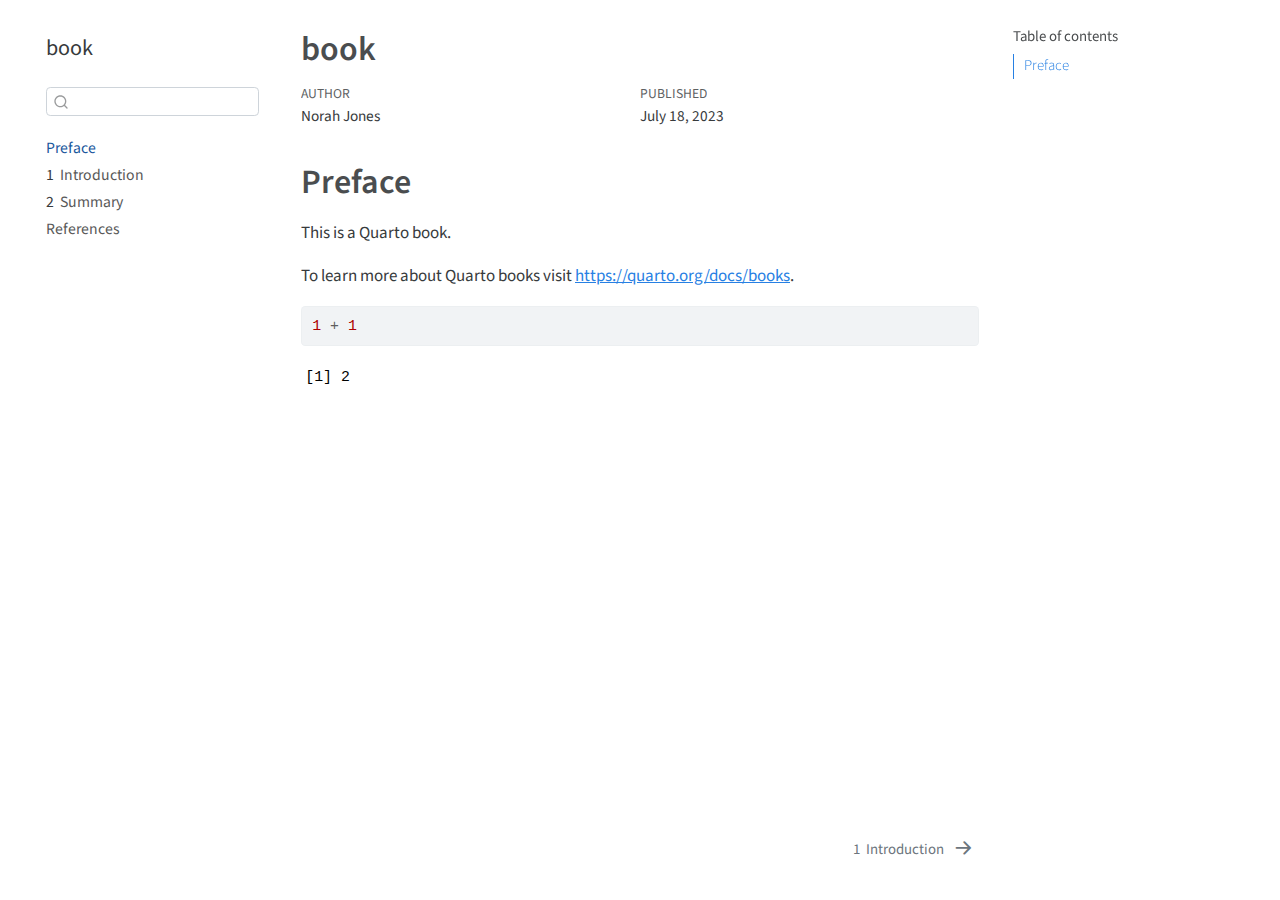
==== docs/index.html @ 306b036c "commit" ====
<!DOCTYPE html>
<html xmlns="http://www.w3.org/1999/xhtml" lang="en" xml:lang="en"><head>

<meta charset="utf-8">
<meta name="generator" content="quarto-1.3.433">

<meta name="viewport" content="width=device-width, initial-scale=1.0, user-scalable=yes">

<meta name="author" content="Norah Jones">
<meta name="dcterms.date" content="2023-07-18">

<title>book</title>
<style>
code{white-space: pre-wrap;}
span.smallcaps{font-variant: small-caps;}
div.columns{display: flex; gap: min(4vw, 1.5em);}
div.column{flex: auto; overflow-x: auto;}
div.hanging-indent{margin-left: 1.5em; text-indent: -1.5em;}
ul.task-list{list-style: none;}
ul.task-list li input[type="checkbox"] {
  width: 0.8em;
  margin: 0 0.8em 0.2em -1em; /* quarto-specific, see https://github.com/quarto-dev/quarto-cli/issues/4556 */ 
  vertical-align: middle;
}
/* CSS for syntax highlighting */
pre > code.sourceCode { white-space: pre; position: relative; }
pre > code.sourceCode > span { display: inline-block; line-height: 1.25; }
pre > code.sourceCode > span:empty { height: 1.2em; }
.sourceCode { overflow: visible; }
code.sourceCode > span { color: inherit; text-decoration: inherit; }
div.sourceCode { margin: 1em 0; }
pre.sourceCode { margin: 0; }
@media screen {
div.sourceCode { overflow: auto; }
}
@media print {
pre > code.sourceCode { white-space: pre-wrap; }
pre > code.sourceCode > span { text-indent: -5em; padding-left: 5em; }
}
pre.numberSource code
  { counter-reset: source-line 0; }
pre.numberSource code > span
  { position: relative; left: -4em; counter-increment: source-line; }
pre.numberSource code > span > a:first-child::before
  { content: counter(source-line);
    position: relative; left: -1em; text-align: right; vertical-align: baseline;
    border: none; display: inline-block;
    -webkit-touch-callout: none; -webkit-user-select: none;
    -khtml-user-select: none; -moz-user-select: none;
    -ms-user-select: none; user-select: none;
    padding: 0 4px; width: 4em;
  }
pre.numberSource { margin-left: 3em;  padding-left: 4px; }
div.sourceCode
  {   }
@media screen {
pre > code.sourceCode > span > a:first-child::before { text-decoration: underline; }
}
</style>


<script src="site_libs/quarto-nav/quarto-nav.js"></script>
<script src="site_libs/quarto-nav/headroom.min.js"></script>
<script src="site_libs/clipboard/clipboard.min.js"></script>
<script src="site_libs/quarto-search/autocomplete.umd.js"></script>
<script src="site_libs/quarto-search/fuse.min.js"></script>
<script src="site_libs/quarto-search/quarto-search.js"></script>
<meta name="quarto:offset" content="./">
<link href="./intro.html" rel="next">
<script src="site_libs/quarto-html/quarto.js"></script>
<script src="site_libs/quarto-html/popper.min.js"></script>
<script src="site_libs/quarto-html/tippy.umd.min.js"></script>
<script src="site_libs/quarto-html/anchor.min.js"></script>
<link href="site_libs/quarto-html/tippy.css" rel="stylesheet">
<link href="site_libs/quarto-html/quarto-syntax-highlighting.css" rel="stylesheet" id="quarto-text-highlighting-styles">
<script src="site_libs/bootstrap/bootstrap.min.js"></script>
<link href="site_libs/bootstrap/bootstrap-icons.css" rel="stylesheet">
<link href="site_libs/bootstrap/bootstrap.min.css" rel="stylesheet" id="quarto-bootstrap" data-mode="light">
<script id="quarto-search-options" type="application/json">{
  "location": "sidebar",
  "copy-button": false,
  "collapse-after": 3,
  "panel-placement": "start",
  "type": "textbox",
  "limit": 20,
  "language": {
    "search-no-results-text": "No results",
    "search-matching-documents-text": "matching documents",
    "search-copy-link-title": "Copy link to search",
    "search-hide-matches-text": "Hide additional matches",
    "search-more-match-text": "more match in this document",
    "search-more-matches-text": "more matches in this document",
    "search-clear-button-title": "Clear",
    "search-detached-cancel-button-title": "Cancel",
    "search-submit-button-title": "Submit",
    "search-label": "Search"
  }
}</script>


</head>

<body class="nav-sidebar floating">

<div id="quarto-search-results"></div>
  <header id="quarto-header" class="headroom fixed-top">
  <nav class="quarto-secondary-nav">
    <div class="container-fluid d-flex">
      <button type="button" class="quarto-btn-toggle btn" data-bs-toggle="collapse" data-bs-target="#quarto-sidebar,#quarto-sidebar-glass" aria-controls="quarto-sidebar" aria-expanded="false" aria-label="Toggle sidebar navigation" onclick="if (window.quartoToggleHeadroom) { window.quartoToggleHeadroom(); }">
        <i class="bi bi-layout-text-sidebar-reverse"></i>
      </button>
      <nav class="quarto-page-breadcrumbs" aria-label="breadcrumb"><ol class="breadcrumb"><li class="breadcrumb-item"><a href="./index.html">Preface</a></li></ol></nav>
      <a class="flex-grow-1" role="button" data-bs-toggle="collapse" data-bs-target="#quarto-sidebar,#quarto-sidebar-glass" aria-controls="quarto-sidebar" aria-expanded="false" aria-label="Toggle sidebar navigation" onclick="if (window.quartoToggleHeadroom) { window.quartoToggleHeadroom(); }">      
      </a>
      <button type="button" class="btn quarto-search-button" aria-label="" onclick="window.quartoOpenSearch();">
        <i class="bi bi-search"></i>
      </button>
    </div>
  </nav>
</header>
<!-- content -->
<div id="quarto-content" class="quarto-container page-columns page-rows-contents page-layout-article">
<!-- sidebar -->
  <nav id="quarto-sidebar" class="sidebar collapse collapse-horizontal sidebar-navigation floating overflow-auto">
    <div class="pt-lg-2 mt-2 text-left sidebar-header">
    <div class="sidebar-title mb-0 py-0">
      <a href="./">book</a> 
    </div>
      </div>
        <div class="mt-2 flex-shrink-0 align-items-center">
        <div class="sidebar-search">
        <div id="quarto-search" class="" title="Search"></div>
        </div>
        </div>
    <div class="sidebar-menu-container"> 
    <ul class="list-unstyled mt-1">
        <li class="sidebar-item">
  <div class="sidebar-item-container"> 
  <a href="./index.html" class="sidebar-item-text sidebar-link active">
 <span class="menu-text">Preface</span></a>
  </div>
</li>
        <li class="sidebar-item">
  <div class="sidebar-item-container"> 
  <a href="./intro.html" class="sidebar-item-text sidebar-link">
 <span class="menu-text"><span class="chapter-number">1</span>&nbsp; <span class="chapter-title">Introduction</span></span></a>
  </div>
</li>
        <li class="sidebar-item">
  <div class="sidebar-item-container"> 
  <a href="./summary.html" class="sidebar-item-text sidebar-link">
 <span class="menu-text"><span class="chapter-number">2</span>&nbsp; <span class="chapter-title">Summary</span></span></a>
  </div>
</li>
        <li class="sidebar-item">
  <div class="sidebar-item-container"> 
  <a href="./references.html" class="sidebar-item-text sidebar-link">
 <span class="menu-text">References</span></a>
  </div>
</li>
    </ul>
    </div>
</nav>
<div id="quarto-sidebar-glass" data-bs-toggle="collapse" data-bs-target="#quarto-sidebar,#quarto-sidebar-glass"></div>
<!-- margin-sidebar -->
    <div id="quarto-margin-sidebar" class="sidebar margin-sidebar">
        <nav id="TOC" role="doc-toc" class="toc-active">
    <h2 id="toc-title">Table of contents</h2>
   
  <ul>
  <li><a href="#preface" id="toc-preface" class="nav-link active" data-scroll-target="#preface">Preface</a></li>
  </ul>
</nav>
    </div>
<!-- main -->
<main class="content" id="quarto-document-content">

<header id="title-block-header" class="quarto-title-block default">
<div class="quarto-title">
<h1 class="title">book</h1>
</div>



<div class="quarto-title-meta">

    <div>
    <div class="quarto-title-meta-heading">Author</div>
    <div class="quarto-title-meta-contents">
             <p>Norah Jones </p>
          </div>
  </div>
    
    <div>
    <div class="quarto-title-meta-heading">Published</div>
    <div class="quarto-title-meta-contents">
      <p class="date">July 18, 2023</p>
    </div>
  </div>
  
    
  </div>
  

</header>

<section id="preface" class="level1 unnumbered">
<h1 class="unnumbered">Preface</h1>
<p>This is a Quarto book.</p>
<p>To learn more about Quarto books visit <a href="https://quarto.org/docs/books" class="uri">https://quarto.org/docs/books</a>.</p>
<div class="cell">
<div class="sourceCode cell-code" id="cb1"><pre class="sourceCode r code-with-copy"><code class="sourceCode r"><span id="cb1-1"><a href="#cb1-1" aria-hidden="true" tabindex="-1"></a><span class="dv">1</span> <span class="sc">+</span> <span class="dv">1</span></span></code><button title="Copy to Clipboard" class="code-copy-button"><i class="bi"></i></button></pre></div>
<div class="cell-output cell-output-stdout">
<pre><code>[1] 2</code></pre>
</div>
</div>


</section>

</main> <!-- /main -->
<script id="quarto-html-after-body" type="application/javascript">
window.document.addEventListener("DOMContentLoaded", function (event) {
  const toggleBodyColorMode = (bsSheetEl) => {
    const mode = bsSheetEl.getAttribute("data-mode");
    const bodyEl = window.document.querySelector("body");
    if (mode === "dark") {
      bodyEl.classList.add("quarto-dark");
      bodyEl.classList.remove("quarto-light");
    } else {
      bodyEl.classList.add("quarto-light");
      bodyEl.classList.remove("quarto-dark");
    }
  }
  const toggleBodyColorPrimary = () => {
    const bsSheetEl = window.document.querySelector("link#quarto-bootstrap");
    if (bsSheetEl) {
      toggleBodyColorMode(bsSheetEl);
    }
  }
  toggleBodyColorPrimary();  
  const icon = "";
  const anchorJS = new window.AnchorJS();
  anchorJS.options = {
    placement: 'right',
    icon: icon
  };
  anchorJS.add('.anchored');
  const isCodeAnnotation = (el) => {
    for (const clz of el.classList) {
      if (clz.startsWith('code-annotation-')) {                     
        return true;
      }
    }
    return false;
  }
  const clipboard = new window.ClipboardJS('.code-copy-button', {
    text: function(trigger) {
      const codeEl = trigger.previousElementSibling.cloneNode(true);
      for (const childEl of codeEl.children) {
        if (isCodeAnnotation(childEl)) {
          childEl.remove();
        }
      }
      return codeEl.innerText;
    }
  });
  clipboard.on('success', function(e) {
    // button target
    const button = e.trigger;
    // don't keep focus
    button.blur();
    // flash "checked"
    button.classList.add('code-copy-button-checked');
    var currentTitle = button.getAttribute("title");
    button.setAttribute("title", "Copied!");
    let tooltip;
    if (window.bootstrap) {
      button.setAttribute("data-bs-toggle", "tooltip");
      button.setAttribute("data-bs-placement", "left");
      button.setAttribute("data-bs-title", "Copied!");
      tooltip = new bootstrap.Tooltip(button, 
        { trigger: "manual", 
          customClass: "code-copy-button-tooltip",
          offset: [0, -8]});
      tooltip.show();    
    }
    setTimeout(function() {
      if (tooltip) {
        tooltip.hide();
        button.removeAttribute("data-bs-title");
        button.removeAttribute("data-bs-toggle");
        button.removeAttribute("data-bs-placement");
      }
      button.setAttribute("title", currentTitle);
      button.classList.remove('code-copy-button-checked');
    }, 1000);
    // clear code selection
    e.clearSelection();
  });
  function tippyHover(el, contentFn) {
    const config = {
      allowHTML: true,
      content: contentFn,
      maxWidth: 500,
      delay: 100,
      arrow: false,
      appendTo: function(el) {
          return el.parentElement;
      },
      interactive: true,
      interactiveBorder: 10,
      theme: 'quarto',
      placement: 'bottom-start'
    };
    window.tippy(el, config); 
  }
  const noterefs = window.document.querySelectorAll('a[role="doc-noteref"]');
  for (var i=0; i<noterefs.length; i++) {
    const ref = noterefs[i];
    tippyHover(ref, function() {
      // use id or data attribute instead here
      let href = ref.getAttribute('data-footnote-href') || ref.getAttribute('href');
      try { href = new URL(href).hash; } catch {}
      const id = href.replace(/^#\/?/, "");
      const note = window.document.getElementById(id);
      return note.innerHTML;
    });
  }
      let selectedAnnoteEl;
      const selectorForAnnotation = ( cell, annotation) => {
        let cellAttr = 'data-code-cell="' + cell + '"';
        let lineAttr = 'data-code-annotation="' +  annotation + '"';
        const selector = 'span[' + cellAttr + '][' + lineAttr + ']';
        return selector;
      }
      const selectCodeLines = (annoteEl) => {
        const doc = window.document;
        const targetCell = annoteEl.getAttribute("data-target-cell");
        const targetAnnotation = annoteEl.getAttribute("data-target-annotation");
        const annoteSpan = window.document.querySelector(selectorForAnnotation(targetCell, targetAnnotation));
        const lines = annoteSpan.getAttribute("data-code-lines").split(",");
        const lineIds = lines.map((line) => {
          return targetCell + "-" + line;
        })
        let top = null;
        let height = null;
        let parent = null;
        if (lineIds.length > 0) {
            //compute the position of the single el (top and bottom and make a div)
            const el = window.document.getElementById(lineIds[0]);
            top = el.offsetTop;
            height = el.offsetHeight;
            parent = el.parentElement.parentElement;
          if (lineIds.length > 1) {
            const lastEl = window.document.getElementById(lineIds[lineIds.length - 1]);
            const bottom = lastEl.offsetTop + lastEl.offsetHeight;
            height = bottom - top;
          }
          if (top !== null && height !== null && parent !== null) {
            // cook up a div (if necessary) and position it 
            let div = window.document.getElementById("code-annotation-line-highlight");
            if (div === null) {
              div = window.document.createElement("div");
              div.setAttribute("id", "code-annotation-line-highlight");
              div.style.position = 'absolute';
              parent.appendChild(div);
            }
            div.style.top = top - 2 + "px";
            div.style.height = height + 4 + "px";
            let gutterDiv = window.document.getElementById("code-annotation-line-highlight-gutter");
            if (gutterDiv === null) {
              gutterDiv = window.document.createElement("div");
              gutterDiv.setAttribute("id", "code-annotation-line-highlight-gutter");
              gutterDiv.style.position = 'absolute';
              const codeCell = window.document.getElementById(targetCell);
              const gutter = codeCell.querySelector('.code-annotation-gutter');
              gutter.appendChild(gutterDiv);
            }
            gutterDiv.style.top = top - 2 + "px";
            gutterDiv.style.height = height + 4 + "px";
          }
          selectedAnnoteEl = annoteEl;
        }
      };
      const unselectCodeLines = () => {
        const elementsIds = ["code-annotation-line-highlight", "code-annotation-line-highlight-gutter"];
        elementsIds.forEach((elId) => {
          const div = window.document.getElementById(elId);
          if (div) {
            div.remove();
          }
        });
        selectedAnnoteEl = undefined;
      };
      // Attach click handler to the DT
      const annoteDls = window.document.querySelectorAll('dt[data-target-cell]');
      for (const annoteDlNode of annoteDls) {
        annoteDlNode.addEventListener('click', (event) => {
          const clickedEl = event.target;
          if (clickedEl !== selectedAnnoteEl) {
            unselectCodeLines();
            const activeEl = window.document.querySelector('dt[data-target-cell].code-annotation-active');
            if (activeEl) {
              activeEl.classList.remove('code-annotation-active');
            }
            selectCodeLines(clickedEl);
            clickedEl.classList.add('code-annotation-active');
          } else {
            // Unselect the line
            unselectCodeLines();
            clickedEl.classList.remove('code-annotation-active');
          }
        });
      }
  const findCites = (el) => {
    const parentEl = el.parentElement;
    if (parentEl) {
      const cites = parentEl.dataset.cites;
      if (cites) {
        return {
          el,
          cites: cites.split(' ')
        };
      } else {
        return findCites(el.parentElement)
      }
    } else {
      return undefined;
    }
  };
  var bibliorefs = window.document.querySelectorAll('a[role="doc-biblioref"]');
  for (var i=0; i<bibliorefs.length; i++) {
    const ref = bibliorefs[i];
    const citeInfo = findCites(ref);
    if (citeInfo) {
      tippyHover(citeInfo.el, function() {
        var popup = window.document.createElement('div');
        citeInfo.cites.forEach(function(cite) {
          var citeDiv = window.document.createElement('div');
          citeDiv.classList.add('hanging-indent');
          citeDiv.classList.add('csl-entry');
          var biblioDiv = window.document.getElementById('ref-' + cite);
          if (biblioDiv) {
            citeDiv.innerHTML = biblioDiv.innerHTML;
          }
          popup.appendChild(citeDiv);
        });
        return popup.innerHTML;
      });
    }
  }
});
</script>
<nav class="page-navigation">
  <div class="nav-page nav-page-previous">
  </div>
  <div class="nav-page nav-page-next">
      <a href="./intro.html" class="pagination-link">
        <span class="nav-page-text"><span class="chapter-number">1</span>&nbsp; <span class="chapter-title">Introduction</span></span> <i class="bi bi-arrow-right-short"></i>
      </a>
  </div>
</nav>
</div> <!-- /content -->



</body></html>
---- docs/site_libs/quarto-html/tippy.css ----
.tippy-box[data-animation=fade][data-state=hidden]{opacity:0}[data-tippy-root]{max-width:calc(100vw - 10px)}.tippy-box{position:relative;background-color:#333;color:#fff;border-radius:4px;font-size:14px;line-height:1.4;white-space:normal;outline:0;transition-property:transform,visibility,opacity}.tippy-box[data-placement^=top]>.tippy-arrow{bottom:0}.tippy-box[data-placement^=top]>.tippy-arrow:before{bottom:-7px;left:0;border-width:8px 8px 0;border-top-color:initial;transform-origin:center top}.tippy-box[data-placement^=bottom]>.tippy-arrow{top:0}.tippy-box[data-placement^=bottom]>.tippy-arrow:before{top:-7px;left:0;border-width:0 8px 8px;border-bottom-color:initial;transform-origin:center bottom}.tippy-box[data-placement^=left]>.tippy-arrow{right:0}.tippy-box[data-placement^=left]>.tippy-arrow:before{border-width:8px 0 8px 8px;border-left-color:initial;right:-7px;transform-origin:center left}.tippy-box[data-placement^=right]>.tippy-arrow{left:0}.tippy-box[data-placement^=right]>.tippy-arrow:before{left:-7px;border-width:8px 8px 8px 0;border-right-color:initial;transform-origin:center right}.tippy-box[data-inertia][data-state=visible]{transition-timing-function:cubic-bezier(.54,1.5,.38,1.11)}.tippy-arrow{width:16px;height:16px;color:#333}.tippy-arrow:before{content:"";position:absolute;border-color:transparent;border-style:solid}.tippy-content{position:relative;padding:5px 9px;z-index:1}
---- docs/site_libs/quarto-html/quarto-syntax-highlighting.css ----
/* quarto syntax highlight colors */
:root {
  --quarto-hl-ot-color: #003B4F;
  --quarto-hl-at-color: #657422;
  --quarto-hl-ss-color: #20794D;
  --quarto-hl-an-color: #5E5E5E;
  --quarto-hl-fu-color: #4758AB;
  --quarto-hl-st-color: #20794D;
  --quarto-hl-cf-color: #003B4F;
  --quarto-hl-op-color: #5E5E5E;
  --quarto-hl-er-color: #AD0000;
  --quarto-hl-bn-color: #AD0000;
  --quarto-hl-al-color: #AD0000;
  --quarto-hl-va-color: #111111;
  --quarto-hl-bu-color: inherit;
  --quarto-hl-ex-color: inherit;
  --quarto-hl-pp-color: #AD0000;
  --quarto-hl-in-color: #5E5E5E;
  --quarto-hl-vs-color: #20794D;
  --quarto-hl-wa-color: #5E5E5E;
  --quarto-hl-do-color: #5E5E5E;
  --quarto-hl-im-color: #00769E;
  --quarto-hl-ch-color: #20794D;
  --quarto-hl-dt-color: #AD0000;
  --quarto-hl-fl-color: #AD0000;
  --quarto-hl-co-color: #5E5E5E;
  --quarto-hl-cv-color: #5E5E5E;
  --quarto-hl-cn-color: #8f5902;
  --quarto-hl-sc-color: #5E5E5E;
  --quarto-hl-dv-color: #AD0000;
  --quarto-hl-kw-color: #003B4F;
}

/* other quarto variables */
:root {
  --quarto-font-monospace: SFMono-Regular, Menlo, Monaco, Consolas, "Liberation Mono", "Courier New", monospace;
}

pre > code.sourceCode > span {
  color: #003B4F;
}

code span {
  color: #003B4F;
}

code.sourceCode > span {
  color: #003B4F;
}

div.sourceCode,
div.sourceCode pre.sourceCode {
  color: #003B4F;
}

code span.ot {
  color: #003B4F;
  font-style: inherit;
}

code span.at {
  color: #657422;
  font-style: inherit;
}

code span.ss {
  color: #20794D;
  font-style: inherit;
}

code span.an {
  color: #5E5E5E;
  font-style: inherit;
}

code span.fu {
  color: #4758AB;
  font-style: inherit;
}

code span.st {
  color: #20794D;
  font-style: inherit;
}

code span.cf {
  color: #003B4F;
  font-style: inherit;
}

code span.op {
  color: #5E5E5E;
  font-style: inherit;
}

code span.er {
  color: #AD0000;
  font-style: inherit;
}

code span.bn {
  color: #AD0000;
  font-style: inherit;
}

code span.al {
  color: #AD0000;
  font-style: inherit;
}

code span.va {
  color: #111111;
  font-style: inherit;
}

code span.bu {
  font-style: inherit;
}

code span.ex {
  font-style: inherit;
}

code span.pp {
  color: #AD0000;
  font-style: inherit;
}

code span.in {
  color: #5E5E5E;
  font-style: inherit;
}

code span.vs {
  color: #20794D;
  font-style: inherit;
}

code span.wa {
  color: #5E5E5E;
  font-style: italic;
}

code span.do {
  color: #5E5E5E;
  font-style: italic;
}

code span.im {
  color: #00769E;
  font-style: inherit;
}

code span.ch {
  color: #20794D;
  font-style: inherit;
}

code span.dt {
  color: #AD0000;
  font-style: inherit;
}

code span.fl {
  color: #AD0000;
  font-style: inherit;
}

code span.co {
  color: #5E5E5E;
  font-style: inherit;
}

code span.cv {
  color: #5E5E5E;
  font-style: italic;
}

code span.cn {
  color: #8f5902;
  font-style: inherit;
}

code span.sc {
  color: #5E5E5E;
  font-style: inherit;
}

code span.dv {
  color: #AD0000;
  font-style: inherit;
}

code span.kw {
  color: #003B4F;
  font-style: inherit;
}

.prevent-inlining {
  content: "</";
}

/*# sourceMappingURL=debc5d5d77c3f9108843748ff7464032.css.map */
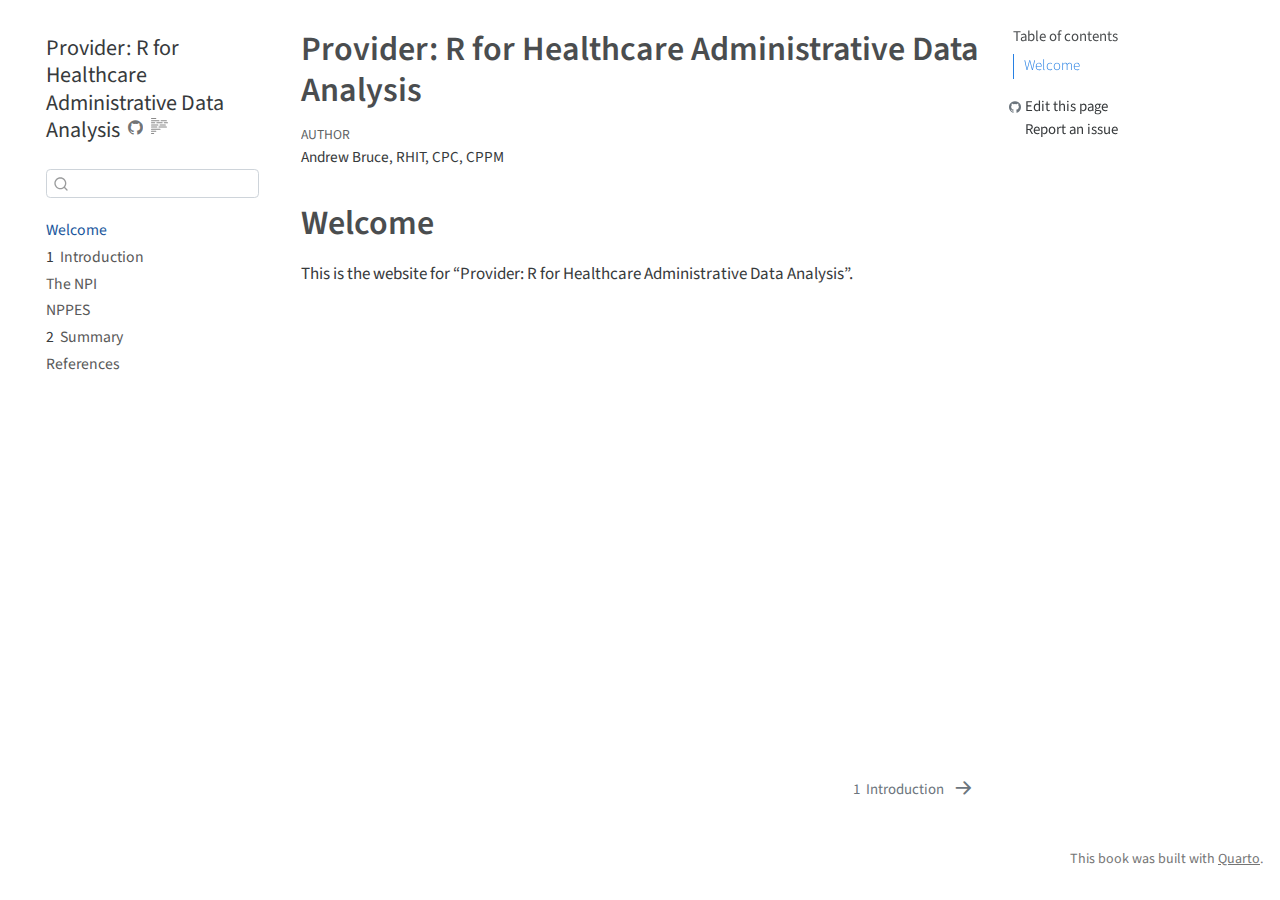
==== commit 58777a24: "commit" ====
--- a/docs/index.html
+++ b/docs/index.html
@@ -6,10 +6,9 @@
 
 <meta name="viewport" content="width=device-width, initial-scale=1.0, user-scalable=yes">
 
-<meta name="author" content="Norah Jones">
-<meta name="dcterms.date" content="2023-07-18">
-
-<title>book</title>
+<meta name="author" content="Andrew Bruce, RHIT, CPC, CPPM">
+
+<title>Provider: R for Healthcare Administrative Data Analysis</title>
 <style>
 code{white-space: pre-wrap;}
 span.smallcaps{font-variant: small-caps;}
@@ -21,40 +20,6 @@
   width: 0.8em;
   margin: 0 0.8em 0.2em -1em; /* quarto-specific, see https://github.com/quarto-dev/quarto-cli/issues/4556 */ 
   vertical-align: middle;
-}
-/* CSS for syntax highlighting */
-pre > code.sourceCode { white-space: pre; position: relative; }
-pre > code.sourceCode > span { display: inline-block; line-height: 1.25; }
-pre > code.sourceCode > span:empty { height: 1.2em; }
-.sourceCode { overflow: visible; }
-code.sourceCode > span { color: inherit; text-decoration: inherit; }
-div.sourceCode { margin: 1em 0; }
-pre.sourceCode { margin: 0; }
-@media screen {
-div.sourceCode { overflow: auto; }
-}
-@media print {
-pre > code.sourceCode { white-space: pre-wrap; }
-pre > code.sourceCode > span { text-indent: -5em; padding-left: 5em; }
-}
-pre.numberSource code
-  { counter-reset: source-line 0; }
-pre.numberSource code > span
-  { position: relative; left: -4em; counter-increment: source-line; }
-pre.numberSource code > span > a:first-child::before
-  { content: counter(source-line);
-    position: relative; left: -1em; text-align: right; vertical-align: baseline;
-    border: none; display: inline-block;
-    -webkit-touch-callout: none; -webkit-user-select: none;
-    -khtml-user-select: none; -moz-user-select: none;
-    -ms-user-select: none; user-select: none;
-    padding: 0 4px; width: 4em;
-  }
-pre.numberSource { margin-left: 3em;  padding-left: 4px; }
-div.sourceCode
-  {   }
-@media screen {
-pre > code.sourceCode > span > a:first-child::before { text-decoration: underline; }
 }
 </style>
 
@@ -109,7 +74,7 @@
       <button type="button" class="quarto-btn-toggle btn" data-bs-toggle="collapse" data-bs-target="#quarto-sidebar,#quarto-sidebar-glass" aria-controls="quarto-sidebar" aria-expanded="false" aria-label="Toggle sidebar navigation" onclick="if (window.quartoToggleHeadroom) { window.quartoToggleHeadroom(); }">
         <i class="bi bi-layout-text-sidebar-reverse"></i>
       </button>
-      <nav class="quarto-page-breadcrumbs" aria-label="breadcrumb"><ol class="breadcrumb"><li class="breadcrumb-item"><a href="./index.html">Preface</a></li></ol></nav>
+      <nav class="quarto-page-breadcrumbs" aria-label="breadcrumb"><ol class="breadcrumb"><li class="breadcrumb-item"><a href="./index.html">Welcome</a></li></ol></nav>
       <a class="flex-grow-1" role="button" data-bs-toggle="collapse" data-bs-target="#quarto-sidebar,#quarto-sidebar-glass" aria-controls="quarto-sidebar" aria-expanded="false" aria-label="Toggle sidebar navigation" onclick="if (window.quartoToggleHeadroom) { window.quartoToggleHeadroom(); }">      
       </a>
       <button type="button" class="btn quarto-search-button" aria-label="" onclick="window.quartoOpenSearch();">
@@ -124,7 +89,15 @@
   <nav id="quarto-sidebar" class="sidebar collapse collapse-horizontal sidebar-navigation floating overflow-auto">
     <div class="pt-lg-2 mt-2 text-left sidebar-header">
     <div class="sidebar-title mb-0 py-0">
-      <a href="./">book</a> 
+      <a href="./">Provider: R for Healthcare Administrative Data Analysis</a> 
+        <div class="sidebar-tools-main">
+    <a href="https://github.com/andrewallenbruce/provider_book" rel="" title="Source Code" class="quarto-navigation-tool px-1" aria-label="Source Code"><i class="bi bi-github"></i></a>
+  <a href="" class="quarto-reader-toggle quarto-navigation-tool px-1" onclick="window.quartoToggleReader(); return false;" title="Toggle reader mode">
+  <div class="quarto-reader-toggle-btn">
+  <i class="bi"></i>
+  </div>
+</a>
+</div>
     </div>
       </div>
         <div class="mt-2 flex-shrink-0 align-items-center">
@@ -137,13 +110,25 @@
         <li class="sidebar-item">
   <div class="sidebar-item-container"> 
   <a href="./index.html" class="sidebar-item-text sidebar-link active">
- <span class="menu-text">Preface</span></a>
+ <span class="menu-text">Welcome</span></a>
   </div>
 </li>
         <li class="sidebar-item">
   <div class="sidebar-item-container"> 
   <a href="./intro.html" class="sidebar-item-text sidebar-link">
  <span class="menu-text"><span class="chapter-number">1</span>&nbsp; <span class="chapter-title">Introduction</span></span></a>
+  </div>
+</li>
+        <li class="sidebar-item">
+  <div class="sidebar-item-container"> 
+  <a href="./npi.html" class="sidebar-item-text sidebar-link">
+ <span class="menu-text">The NPI</span></a>
+  </div>
+</li>
+        <li class="sidebar-item">
+  <div class="sidebar-item-container"> 
+  <a href="./nppes.html" class="sidebar-item-text sidebar-link">
+ <span class="menu-text">NPPES</span></a>
   </div>
 </li>
         <li class="sidebar-item">
@@ -168,16 +153,16 @@
     <h2 id="toc-title">Table of contents</h2>
    
   <ul>
-  <li><a href="#preface" id="toc-preface" class="nav-link active" data-scroll-target="#preface">Preface</a></li>
+  <li><a href="#welcome" id="toc-welcome" class="nav-link active" data-scroll-target="#welcome">Welcome</a></li>
   </ul>
-</nav>
+<div class="toc-actions"><div><i class="bi bi-github"></i></div><div class="action-links"><p><a href="https://github.com/andrewallenbruce/provider_book/edit/main/index.qmd" class="toc-action">Edit this page</a></p><p><a href="https://github.com/andrewallenbruce/provider_book/issues/new" class="toc-action">Report an issue</a></p></div></div></nav>
     </div>
 <!-- main -->
 <main class="content" id="quarto-document-content">
 
 <header id="title-block-header" class="quarto-title-block default">
 <div class="quarto-title">
-<h1 class="title">book</h1>
+<h1 class="title">Provider: R for Healthcare Administrative Data Analysis</h1>
 </div>
 
 
@@ -187,16 +172,10 @@
     <div>
     <div class="quarto-title-meta-heading">Author</div>
     <div class="quarto-title-meta-contents">
-             <p>Norah Jones </p>
+             <p>Andrew Bruce, RHIT, CPC, CPPM </p>
           </div>
   </div>
     
-    <div>
-    <div class="quarto-title-meta-heading">Published</div>
-    <div class="quarto-title-meta-contents">
-      <p class="date">July 18, 2023</p>
-    </div>
-  </div>
   
     
   </div>
@@ -204,16 +183,9 @@
 
 </header>
 
-<section id="preface" class="level1 unnumbered">
-<h1 class="unnumbered">Preface</h1>
-<p>This is a Quarto book.</p>
-<p>To learn more about Quarto books visit <a href="https://quarto.org/docs/books" class="uri">https://quarto.org/docs/books</a>.</p>
-<div class="cell">
-<div class="sourceCode cell-code" id="cb1"><pre class="sourceCode r code-with-copy"><code class="sourceCode r"><span id="cb1-1"><a href="#cb1-1" aria-hidden="true" tabindex="-1"></a><span class="dv">1</span> <span class="sc">+</span> <span class="dv">1</span></span></code><button title="Copy to Clipboard" class="code-copy-button"><i class="bi"></i></button></pre></div>
-<div class="cell-output cell-output-stdout">
-<pre><code>[1] 2</code></pre>
-</div>
-</div>
+<section id="welcome" class="level1 unnumbered">
+<h1 class="unnumbered">Welcome</h1>
+<p>This is the website for “Provider: R for Healthcare Administrative Data Analysis”.</p>
 
 
 </section>
@@ -462,6 +434,17 @@
   </div>
 </nav>
 </div> <!-- /content -->
+<footer class="footer">
+  <div class="nav-footer">
+    <div class="nav-footer-left">
+      &nbsp;
+    </div>   
+    <div class="nav-footer-center">
+      &nbsp;
+    </div>
+    <div class="nav-footer-right">This book was built with <a href="https://quarto.org/">Quarto</a>.</div>
+  </div>
+</footer>
 
 
 
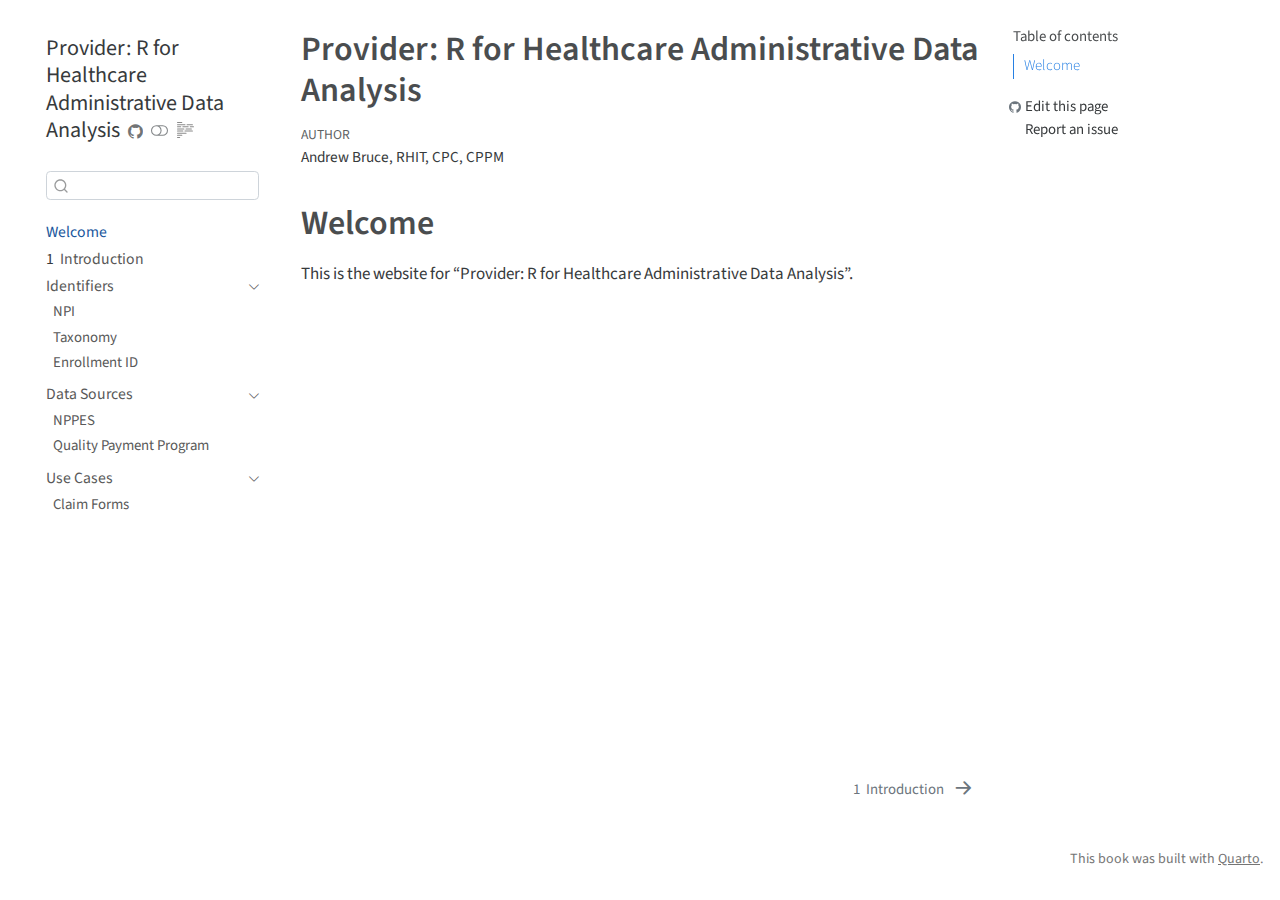
==== commit 6b5664fb: "commit" ====
--- a/docs/index.html
+++ b/docs/index.html
@@ -37,10 +37,12 @@
 <script src="site_libs/quarto-html/tippy.umd.min.js"></script>
 <script src="site_libs/quarto-html/anchor.min.js"></script>
 <link href="site_libs/quarto-html/tippy.css" rel="stylesheet">
-<link href="site_libs/quarto-html/quarto-syntax-highlighting.css" rel="stylesheet" id="quarto-text-highlighting-styles">
+<link href="site_libs/quarto-html/quarto-syntax-highlighting.css" rel="stylesheet" class="quarto-color-scheme" id="quarto-text-highlighting-styles">
+<link href="site_libs/quarto-html/quarto-syntax-highlighting-dark.css" rel="prefetch" class="quarto-color-scheme quarto-color-alternate" id="quarto-text-highlighting-styles">
 <script src="site_libs/bootstrap/bootstrap.min.js"></script>
 <link href="site_libs/bootstrap/bootstrap-icons.css" rel="stylesheet">
-<link href="site_libs/bootstrap/bootstrap.min.css" rel="stylesheet" id="quarto-bootstrap" data-mode="light">
+<link href="site_libs/bootstrap/bootstrap.min.css" rel="stylesheet" class="quarto-color-scheme" id="quarto-bootstrap" data-mode="light">
+<link href="site_libs/bootstrap/bootstrap-dark.min.css" rel="prefetch" class="quarto-color-scheme quarto-color-alternate" id="quarto-bootstrap" data-mode="dark">
 <script id="quarto-search-options" type="application/json">{
   "location": "sidebar",
   "copy-button": false,
@@ -90,8 +92,9 @@
     <div class="pt-lg-2 mt-2 text-left sidebar-header">
     <div class="sidebar-title mb-0 py-0">
       <a href="./">Provider: R for Healthcare Administrative Data Analysis</a> 
-        <div class="sidebar-tools-main">
+        <div class="sidebar-tools-main tools-wide">
     <a href="https://github.com/andrewallenbruce/provider_book" rel="" title="Source Code" class="quarto-navigation-tool px-1" aria-label="Source Code"><i class="bi bi-github"></i></a>
+  <a href="" class="quarto-color-scheme-toggle quarto-navigation-tool  px-1" onclick="window.quartoToggleColorScheme(); return false;" title="Toggle dark mode"><i class="bi"></i></a>
   <a href="" class="quarto-reader-toggle quarto-navigation-tool px-1" onclick="window.quartoToggleReader(); return false;" title="Toggle reader mode">
   <div class="quarto-reader-toggle-btn">
   <i class="bi"></i>
@@ -119,30 +122,75 @@
  <span class="menu-text"><span class="chapter-number">1</span>&nbsp; <span class="chapter-title">Introduction</span></span></a>
   </div>
 </li>
-        <li class="sidebar-item">
+        <li class="sidebar-item sidebar-item-section">
+      <div class="sidebar-item-container"> 
+            <a class="sidebar-item-text sidebar-link text-start" data-bs-toggle="collapse" data-bs-target="#quarto-sidebar-section-1" aria-expanded="true">
+ <span class="menu-text">Identifiers</span></a>
+          <a class="sidebar-item-toggle text-start" data-bs-toggle="collapse" data-bs-target="#quarto-sidebar-section-1" aria-expanded="true" aria-label="Toggle section">
+            <i class="bi bi-chevron-right ms-2"></i>
+          </a> 
+      </div>
+      <ul id="quarto-sidebar-section-1" class="collapse list-unstyled sidebar-section depth1 show">  
+          <li class="sidebar-item">
   <div class="sidebar-item-container"> 
   <a href="./npi.html" class="sidebar-item-text sidebar-link">
- <span class="menu-text">The NPI</span></a>
-  </div>
-</li>
-        <li class="sidebar-item">
+ <span class="menu-text">NPI</span></a>
+  </div>
+</li>
+          <li class="sidebar-item">
+  <div class="sidebar-item-container"> 
+  <a href="./taxonomy.html" class="sidebar-item-text sidebar-link">
+ <span class="menu-text">Taxonomy</span></a>
+  </div>
+</li>
+          <li class="sidebar-item">
+  <div class="sidebar-item-container"> 
+  <a href="./enroll_id.html" class="sidebar-item-text sidebar-link">
+ <span class="menu-text">Enrollment ID</span></a>
+  </div>
+</li>
+      </ul>
+  </li>
+        <li class="sidebar-item sidebar-item-section">
+      <div class="sidebar-item-container"> 
+            <a class="sidebar-item-text sidebar-link text-start" data-bs-toggle="collapse" data-bs-target="#quarto-sidebar-section-2" aria-expanded="true">
+ <span class="menu-text">Data Sources</span></a>
+          <a class="sidebar-item-toggle text-start" data-bs-toggle="collapse" data-bs-target="#quarto-sidebar-section-2" aria-expanded="true" aria-label="Toggle section">
+            <i class="bi bi-chevron-right ms-2"></i>
+          </a> 
+      </div>
+      <ul id="quarto-sidebar-section-2" class="collapse list-unstyled sidebar-section depth1 show">  
+          <li class="sidebar-item">
   <div class="sidebar-item-container"> 
   <a href="./nppes.html" class="sidebar-item-text sidebar-link">
  <span class="menu-text">NPPES</span></a>
   </div>
 </li>
-        <li class="sidebar-item">
-  <div class="sidebar-item-container"> 
-  <a href="./summary.html" class="sidebar-item-text sidebar-link">
- <span class="menu-text"><span class="chapter-number">2</span>&nbsp; <span class="chapter-title">Summary</span></span></a>
-  </div>
-</li>
-        <li class="sidebar-item">
-  <div class="sidebar-item-container"> 
-  <a href="./references.html" class="sidebar-item-text sidebar-link">
- <span class="menu-text">References</span></a>
-  </div>
-</li>
+          <li class="sidebar-item">
+  <div class="sidebar-item-container"> 
+  <a href="./qpp.html" class="sidebar-item-text sidebar-link">
+ <span class="menu-text">Quality Payment Program</span></a>
+  </div>
+</li>
+      </ul>
+  </li>
+        <li class="sidebar-item sidebar-item-section">
+      <div class="sidebar-item-container"> 
+            <a class="sidebar-item-text sidebar-link text-start" data-bs-toggle="collapse" data-bs-target="#quarto-sidebar-section-3" aria-expanded="true">
+ <span class="menu-text">Use Cases</span></a>
+          <a class="sidebar-item-toggle text-start" data-bs-toggle="collapse" data-bs-target="#quarto-sidebar-section-3" aria-expanded="true" aria-label="Toggle section">
+            <i class="bi bi-chevron-right ms-2"></i>
+          </a> 
+      </div>
+      <ul id="quarto-sidebar-section-3" class="collapse list-unstyled sidebar-section depth1 show">  
+          <li class="sidebar-item">
+  <div class="sidebar-item-container"> 
+  <a href="./claims_forms.html" class="sidebar-item-text sidebar-link">
+ <span class="menu-text">Claim Forms</span></a>
+  </div>
+</li>
+      </ul>
+  </li>
     </ul>
     </div>
 </nav>
@@ -211,6 +259,121 @@
     }
   }
   toggleBodyColorPrimary();  
+  const disableStylesheet = (stylesheets) => {
+    for (let i=0; i < stylesheets.length; i++) {
+      const stylesheet = stylesheets[i];
+      stylesheet.rel = 'prefetch';
+    }
+  }
+  const enableStylesheet = (stylesheets) => {
+    for (let i=0; i < stylesheets.length; i++) {
+      const stylesheet = stylesheets[i];
+      stylesheet.rel = 'stylesheet';
+    }
+  }
+  const manageTransitions = (selector, allowTransitions) => {
+    const els = window.document.querySelectorAll(selector);
+    for (let i=0; i < els.length; i++) {
+      const el = els[i];
+      if (allowTransitions) {
+        el.classList.remove('notransition');
+      } else {
+        el.classList.add('notransition');
+      }
+    }
+  }
+  const toggleColorMode = (alternate) => {
+    // Switch the stylesheets
+    const alternateStylesheets = window.document.querySelectorAll('link.quarto-color-scheme.quarto-color-alternate');
+    manageTransitions('#quarto-margin-sidebar .nav-link', false);
+    if (alternate) {
+      enableStylesheet(alternateStylesheets);
+      for (const sheetNode of alternateStylesheets) {
+        if (sheetNode.id === "quarto-bootstrap") {
+          toggleBodyColorMode(sheetNode);
+        }
+      }
+    } else {
+      disableStylesheet(alternateStylesheets);
+      toggleBodyColorPrimary();
+    }
+    manageTransitions('#quarto-margin-sidebar .nav-link', true);
+    // Switch the toggles
+    const toggles = window.document.querySelectorAll('.quarto-color-scheme-toggle');
+    for (let i=0; i < toggles.length; i++) {
+      const toggle = toggles[i];
+      if (toggle) {
+        if (alternate) {
+          toggle.classList.add("alternate");     
+        } else {
+          toggle.classList.remove("alternate");
+        }
+      }
+    }
+    // Hack to workaround the fact that safari doesn't
+    // properly recolor the scrollbar when toggling (#1455)
+    if (navigator.userAgent.indexOf('Safari') > 0 && navigator.userAgent.indexOf('Chrome') == -1) {
+      manageTransitions("body", false);
+      window.scrollTo(0, 1);
+      setTimeout(() => {
+        window.scrollTo(0, 0);
+        manageTransitions("body", true);
+      }, 40);  
+    }
+  }
+  const isFileUrl = () => { 
+    return window.location.protocol === 'file:';
+  }
+  const hasAlternateSentinel = () => {  
+    let styleSentinel = getColorSchemeSentinel();
+    if (styleSentinel !== null) {
+      return styleSentinel === "alternate";
+    } else {
+      return false;
+    }
+  }
+  const setStyleSentinel = (alternate) => {
+    const value = alternate ? "alternate" : "default";
+    if (!isFileUrl()) {
+      window.localStorage.setItem("quarto-color-scheme", value);
+    } else {
+      localAlternateSentinel = value;
+    }
+  }
+  const getColorSchemeSentinel = () => {
+    if (!isFileUrl()) {
+      const storageValue = window.localStorage.getItem("quarto-color-scheme");
+      return storageValue != null ? storageValue : localAlternateSentinel;
+    } else {
+      return localAlternateSentinel;
+    }
+  }
+  let localAlternateSentinel = 'default';
+  // Dark / light mode switch
+  window.quartoToggleColorScheme = () => {
+    // Read the current dark / light value 
+    let toAlternate = !hasAlternateSentinel();
+    toggleColorMode(toAlternate);
+    setStyleSentinel(toAlternate);
+  };
+  // Ensure there is a toggle, if there isn't float one in the top right
+  if (window.document.querySelector('.quarto-color-scheme-toggle') === null) {
+    const a = window.document.createElement('a');
+    a.classList.add('top-right');
+    a.classList.add('quarto-color-scheme-toggle');
+    a.href = "";
+    a.onclick = function() { try { window.quartoToggleColorScheme(); } catch {} return false; };
+    const i = window.document.createElement("i");
+    i.classList.add('bi');
+    a.appendChild(i);
+    window.document.body.appendChild(a);
+  }
+  // Switch to dark mode if need be
+  if (hasAlternateSentinel()) {
+    toggleColorMode(true);
+  } else {
+    toggleColorMode(false);
+  }
   const icon = "";
   const anchorJS = new window.AnchorJS();
   anchorJS.options = {
--- a/docs/site_libs/quarto-html/quarto-syntax-highlighting-dark.css
+++ b/docs/site_libs/quarto-html/quarto-syntax-highlighting-dark.css
@@ -0,0 +1,189 @@
+/* quarto syntax highlight colors */
+:root {
+  --quarto-hl-al-color: #f07178;
+  --quarto-hl-an-color: #d4d0ab;
+  --quarto-hl-at-color: #00e0e0;
+  --quarto-hl-bn-color: #d4d0ab;
+  --quarto-hl-bu-color: #abe338;
+  --quarto-hl-ch-color: #abe338;
+  --quarto-hl-co-color: #f8f8f2;
+  --quarto-hl-cv-color: #ffd700;
+  --quarto-hl-cn-color: #ffd700;
+  --quarto-hl-cf-color: #ffa07a;
+  --quarto-hl-dt-color: #ffa07a;
+  --quarto-hl-dv-color: #d4d0ab;
+  --quarto-hl-do-color: #f8f8f2;
+  --quarto-hl-er-color: #f07178;
+  --quarto-hl-ex-color: #00e0e0;
+  --quarto-hl-fl-color: #d4d0ab;
+  --quarto-hl-fu-color: #ffa07a;
+  --quarto-hl-im-color: #abe338;
+  --quarto-hl-in-color: #d4d0ab;
+  --quarto-hl-kw-color: #ffa07a;
+  --quarto-hl-op-color: #ffa07a;
+  --quarto-hl-ot-color: #00e0e0;
+  --quarto-hl-pp-color: #dcc6e0;
+  --quarto-hl-re-color: #00e0e0;
+  --quarto-hl-sc-color: #abe338;
+  --quarto-hl-ss-color: #abe338;
+  --quarto-hl-st-color: #abe338;
+  --quarto-hl-va-color: #00e0e0;
+  --quarto-hl-vs-color: #abe338;
+  --quarto-hl-wa-color: #dcc6e0;
+}
+
+/* other quarto variables */
+:root {
+  --quarto-font-monospace: SFMono-Regular, Menlo, Monaco, Consolas, "Liberation Mono", "Courier New", monospace;
+}
+
+code span.al {
+  background-color: #2a0f15;
+  font-weight: bold;
+  color: #f07178;
+}
+
+code span.an {
+  color: #d4d0ab;
+}
+
+code span.at {
+  color: #00e0e0;
+}
+
+code span.bn {
+  color: #d4d0ab;
+}
+
+code span.bu {
+  color: #abe338;
+}
+
+code span.ch {
+  color: #abe338;
+}
+
+code span.co {
+  font-style: italic;
+  color: #f8f8f2;
+}
+
+code span.cv {
+  color: #ffd700;
+}
+
+code span.cn {
+  color: #ffd700;
+}
+
+code span.cf {
+  font-weight: bold;
+  color: #ffa07a;
+}
+
+code span.dt {
+  color: #ffa07a;
+}
+
+code span.dv {
+  color: #d4d0ab;
+}
+
+code span.do {
+  color: #f8f8f2;
+}
+
+code span.er {
+  color: #f07178;
+  text-decoration: underline;
+}
+
+code span.ex {
+  font-weight: bold;
+  color: #00e0e0;
+}
+
+code span.fl {
+  color: #d4d0ab;
+}
+
+code span.fu {
+  color: #ffa07a;
+}
+
+code span.im {
+  color: #abe338;
+}
+
+code span.in {
+  color: #d4d0ab;
+}
+
+code span.kw {
+  font-weight: bold;
+  color: #ffa07a;
+}
+
+pre > code.sourceCode > span {
+  color: #f8f8f2;
+}
+
+code span {
+  color: #f8f8f2;
+}
+
+code.sourceCode > span {
+  color: #f8f8f2;
+}
+
+div.sourceCode,
+div.sourceCode pre.sourceCode {
+  color: #f8f8f2;
+}
+
+code span.op {
+  color: #ffa07a;
+}
+
+code span.ot {
+  color: #00e0e0;
+}
+
+code span.pp {
+  color: #dcc6e0;
+}
+
+code span.re {
+  background-color: #f8f8f2;
+  color: #00e0e0;
+}
+
+code span.sc {
+  color: #abe338;
+}
+
+code span.ss {
+  color: #abe338;
+}
+
+code span.st {
+  color: #abe338;
+}
+
+code span.va {
+  color: #00e0e0;
+}
+
+code span.vs {
+  color: #abe338;
+}
+
+code span.wa {
+  color: #dcc6e0;
+}
+
+.prevent-inlining {
+  content: "</";
+}
+
+/*# sourceMappingURL=935a306eefa94366c21e1a970dddb765.css.map */
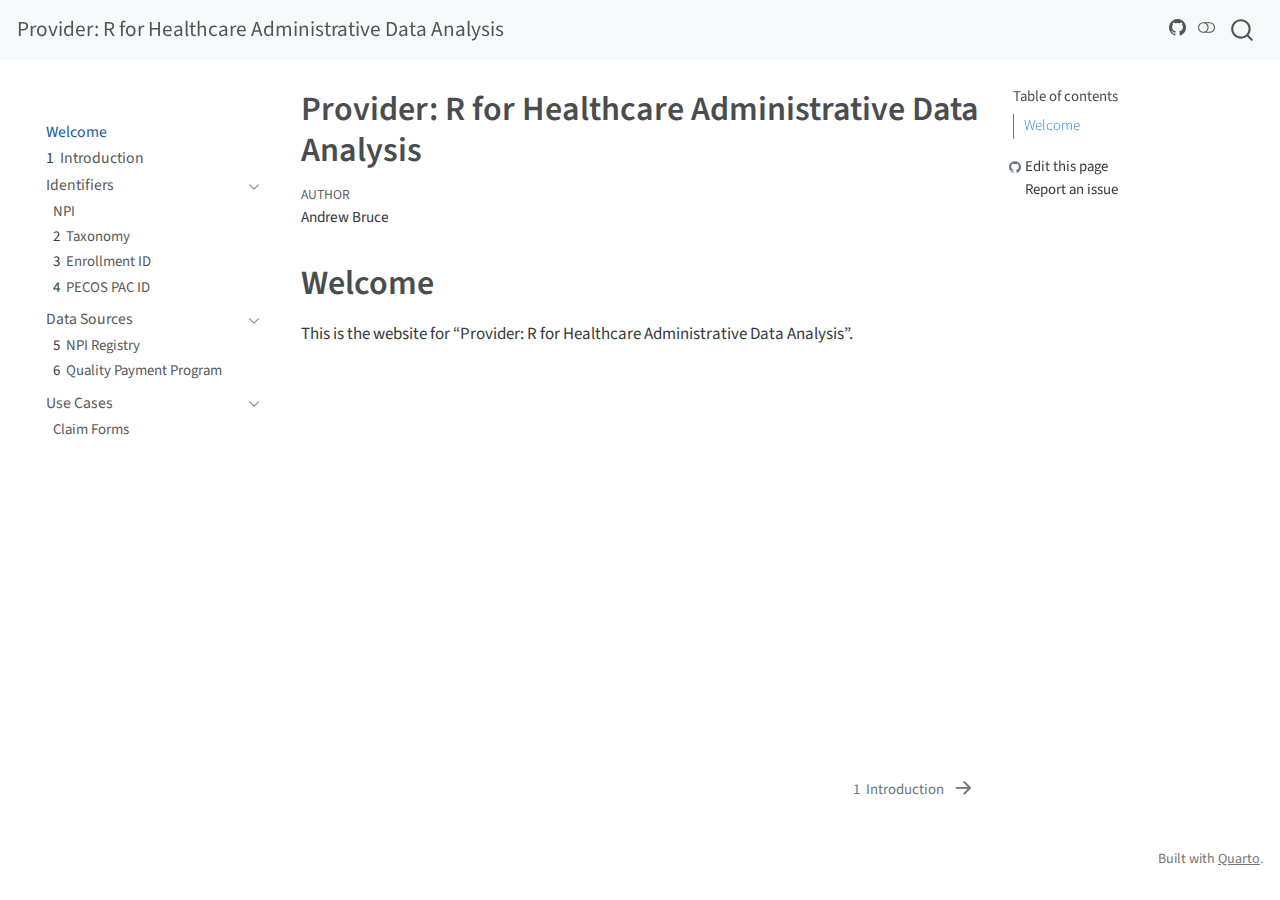
==== commit 46c27c98: "commit" ====
--- a/docs/index.html
+++ b/docs/index.html
@@ -6,7 +6,7 @@
 
 <meta name="viewport" content="width=device-width, initial-scale=1.0, user-scalable=yes">
 
-<meta name="author" content="Andrew Bruce, RHIT, CPC, CPPM">
+<meta name="author" content="Andrew Bruce">
 
 <title>Provider: R for Healthcare Administrative Data Analysis</title>
 <style>
@@ -25,7 +25,6 @@
 
 
 <script src="site_libs/quarto-nav/quarto-nav.js"></script>
-<script src="site_libs/quarto-nav/headroom.min.js"></script>
 <script src="site_libs/clipboard/clipboard.min.js"></script>
 <script src="site_libs/quarto-search/autocomplete.umd.js"></script>
 <script src="site_libs/quarto-search/fuse.min.js"></script>
@@ -44,11 +43,11 @@
 <link href="site_libs/bootstrap/bootstrap.min.css" rel="stylesheet" class="quarto-color-scheme" id="quarto-bootstrap" data-mode="light">
 <link href="site_libs/bootstrap/bootstrap-dark.min.css" rel="prefetch" class="quarto-color-scheme quarto-color-alternate" id="quarto-bootstrap" data-mode="dark">
 <script id="quarto-search-options" type="application/json">{
-  "location": "sidebar",
+  "location": "navbar",
   "copy-button": false,
   "collapse-after": 3,
-  "panel-placement": "start",
-  "type": "textbox",
+  "panel-placement": "end",
+  "type": "overlay",
   "limit": 20,
   "language": {
     "search-no-results-text": "No results",
@@ -65,12 +64,33 @@
 }</script>
 
 
+<meta property="og:title" content="Provider: R for Healthcare Administrative Data Analysis">
+<meta property="og:description" content="">
+<meta property="og:site-name" content="Provider: R for Healthcare Administrative Data Analysis">
+<meta name="twitter:title" content="Provider: R for Healthcare Administrative Data Analysis">
+<meta name="twitter:description" content="">
+<meta name="twitter:creator" content="@aabrucehimni">
+<meta name="twitter:card" content="summary">
 </head>
 
-<body class="nav-sidebar floating">
+<body class="nav-sidebar floating nav-fixed">
 
 <div id="quarto-search-results"></div>
   <header id="quarto-header" class="headroom fixed-top">
+    <nav class="navbar navbar-expand-lg navbar-dark ">
+      <div class="navbar-container container-fluid">
+      <div class="navbar-brand-container">
+    <a class="navbar-brand" href="./index.html">
+    <span class="navbar-title">Provider: R for Healthcare Administrative Data Analysis</span>
+    </a>
+  </div>
+        <div class="quarto-navbar-tools ms-auto">
+    <a href="https://github.com/andrewallenbruce/provider_book" rel="" title="Source Code" class="quarto-navigation-tool px-1" aria-label="Source Code"><i class="bi bi-github"></i></a>
+  <a href="" class="quarto-color-scheme-toggle quarto-navigation-tool  px-1" onclick="window.quartoToggleColorScheme(); return false;" title="Toggle dark mode"><i class="bi"></i></a>
+</div>
+          <div id="quarto-search" class="" title="Search"></div>
+      </div> <!-- /container-fluid -->
+    </nav>
   <nav class="quarto-secondary-nav">
     <div class="container-fluid d-flex">
       <button type="button" class="quarto-btn-toggle btn" data-bs-toggle="collapse" data-bs-target="#quarto-sidebar,#quarto-sidebar-glass" aria-controls="quarto-sidebar" aria-expanded="false" aria-label="Toggle sidebar navigation" onclick="if (window.quartoToggleHeadroom) { window.quartoToggleHeadroom(); }">
@@ -86,23 +106,9 @@
   </nav>
 </header>
 <!-- content -->
-<div id="quarto-content" class="quarto-container page-columns page-rows-contents page-layout-article">
+<div id="quarto-content" class="quarto-container page-columns page-rows-contents page-layout-article page-navbar">
 <!-- sidebar -->
   <nav id="quarto-sidebar" class="sidebar collapse collapse-horizontal sidebar-navigation floating overflow-auto">
-    <div class="pt-lg-2 mt-2 text-left sidebar-header">
-    <div class="sidebar-title mb-0 py-0">
-      <a href="./">Provider: R for Healthcare Administrative Data Analysis</a> 
-        <div class="sidebar-tools-main tools-wide">
-    <a href="https://github.com/andrewallenbruce/provider_book" rel="" title="Source Code" class="quarto-navigation-tool px-1" aria-label="Source Code"><i class="bi bi-github"></i></a>
-  <a href="" class="quarto-color-scheme-toggle quarto-navigation-tool  px-1" onclick="window.quartoToggleColorScheme(); return false;" title="Toggle dark mode"><i class="bi"></i></a>
-  <a href="" class="quarto-reader-toggle quarto-navigation-tool px-1" onclick="window.quartoToggleReader(); return false;" title="Toggle reader mode">
-  <div class="quarto-reader-toggle-btn">
-  <i class="bi"></i>
-  </div>
-</a>
-</div>
-    </div>
-      </div>
         <div class="mt-2 flex-shrink-0 align-items-center">
         <div class="sidebar-search">
         <div id="quarto-search" class="" title="Search"></div>
@@ -140,13 +146,19 @@
           <li class="sidebar-item">
   <div class="sidebar-item-container"> 
   <a href="./taxonomy.html" class="sidebar-item-text sidebar-link">
- <span class="menu-text">Taxonomy</span></a>
+ <span class="menu-text"><span class="chapter-number">2</span>&nbsp; <span class="chapter-title">Taxonomy</span></span></a>
   </div>
 </li>
           <li class="sidebar-item">
   <div class="sidebar-item-container"> 
   <a href="./enroll_id.html" class="sidebar-item-text sidebar-link">
- <span class="menu-text">Enrollment ID</span></a>
+ <span class="menu-text"><span class="chapter-number">3</span>&nbsp; <span class="chapter-title">Enrollment ID</span></span></a>
+  </div>
+</li>
+          <li class="sidebar-item">
+  <div class="sidebar-item-container"> 
+  <a href="./pecos.html" class="sidebar-item-text sidebar-link">
+ <span class="menu-text"><span class="chapter-number">4</span>&nbsp; <span class="chapter-title">PECOS PAC ID</span></span></a>
   </div>
 </li>
       </ul>
@@ -163,13 +175,13 @@
           <li class="sidebar-item">
   <div class="sidebar-item-container"> 
   <a href="./nppes.html" class="sidebar-item-text sidebar-link">
- <span class="menu-text">NPPES</span></a>
+ <span class="menu-text"><span class="chapter-number">5</span>&nbsp; <span class="chapter-title">NPI Registry</span></span></a>
   </div>
 </li>
           <li class="sidebar-item">
   <div class="sidebar-item-container"> 
   <a href="./qpp.html" class="sidebar-item-text sidebar-link">
- <span class="menu-text">Quality Payment Program</span></a>
+ <span class="menu-text"><span class="chapter-number">6</span>&nbsp; <span class="chapter-title">Quality Payment Program</span></span></a>
   </div>
 </li>
       </ul>
@@ -220,7 +232,7 @@
     <div>
     <div class="quarto-title-meta-heading">Author</div>
     <div class="quarto-title-meta-contents">
-             <p>Andrew Bruce, RHIT, CPC, CPPM </p>
+             <p>Andrew Bruce </p>
           </div>
   </div>
     
@@ -605,7 +617,7 @@
     <div class="nav-footer-center">
       &nbsp;
     </div>
-    <div class="nav-footer-right">This book was built with <a href="https://quarto.org/">Quarto</a>.</div>
+    <div class="nav-footer-right">Built with <a href="https://quarto.org/">Quarto</a>.</div>
   </div>
 </footer>
 
